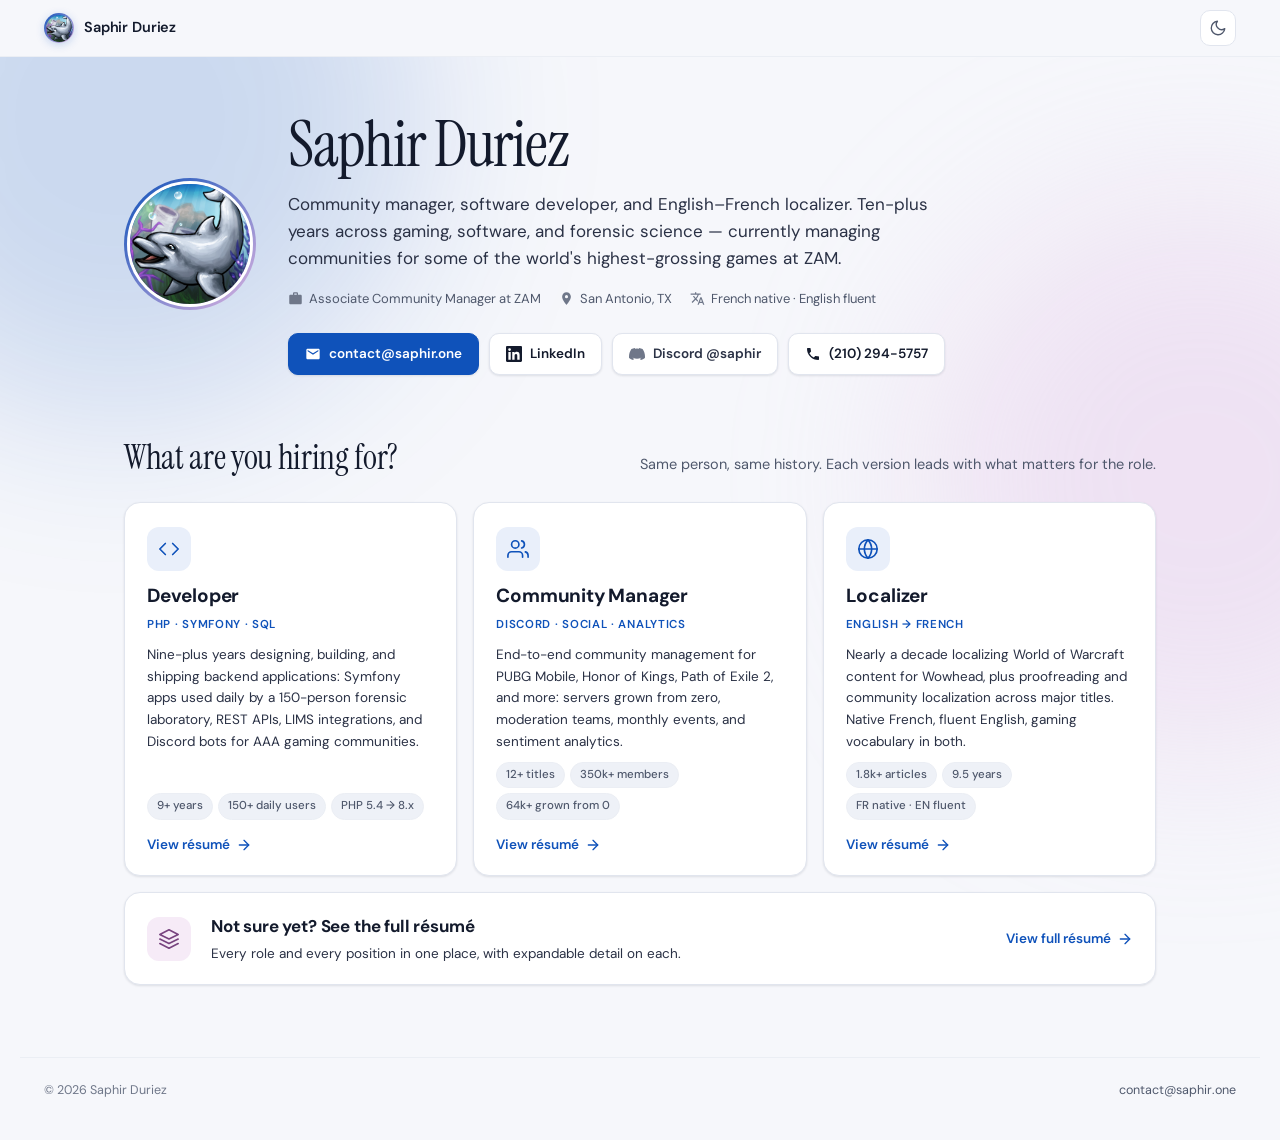
==== index.html @ 03ea9c12 "Rebuild saphir.one as a role-branching resume site Replace the single-page CV with a landing page th" ====
<!DOCTYPE html>
<html lang="en">
<head>
<meta charset="UTF-8">
<meta name="viewport" content="width=device-width, initial-scale=1">
<title>Saphir Duriez — Community Manager, Developer &amp; Localizer</title>
<meta name="description" content="Saphir Duriez: community manager, PHP/Symfony developer, and English–French localizer based in San Antonio, TX. Pick the résumé that matches the role you're hiring for.">
<link rel="canonical" href="https://www.saphir.one/">
<meta property="og:type" content="profile">
<meta property="og:title" content="Saphir Duriez — Community Manager, Developer &amp; Localizer">
<meta property="og:description" content="Ten-plus years across gaming, software, and forensic science. Choose the résumé that fits the role.">
<meta property="og:url" content="https://www.saphir.one/">
<meta property="og:image" content="https://www.saphir.one/avatar.jpg">
<meta name="twitter:card" content="summary">
<meta name="twitter:creator" content="@jdsaphir">
<meta name="theme-color" content="#f6f7fb" media="(prefers-color-scheme: light)">
<meta name="theme-color" content="#0d1017" media="(prefers-color-scheme: dark)">
<link rel="icon" href="/assets/favicon.svg" type="image/svg+xml">
<script>(function(){try{var t=localStorage.getItem('saphir-theme');if(t!=='light'&&t!=='dark'){t=window.matchMedia('(prefers-color-scheme: dark)').matches?'dark':'light';}document.documentElement.setAttribute('data-theme',t);}catch(e){}})();</script>
<link rel="preconnect" href="https://fonts.googleapis.com">
<link rel="preconnect" href="https://fonts.gstatic.com" crossorigin>
<link href="https://fonts.googleapis.com/css2?family=DM+Sans:opsz,wght@9..40,300..700&family=Instrument+Serif:ital@0;1&display=swap" rel="stylesheet">
<link rel="stylesheet" href="/assets/style.css">
<script type="application/ld+json">
{
  "@context": "https://schema.org",
  "@type": "Person",
  "name": "Saphir Duriez",
  "url": "https://www.saphir.one/",
  "image": "https://www.saphir.one/avatar.jpg",
  "email": "mailto:contact@saphir.one",
  "jobTitle": "Associate Community Manager",
  "worksFor": { "@type": "Organization", "name": "ZAM" },
  "address": { "@type": "PostalAddress", "addressLocality": "San Antonio", "addressRegion": "TX", "addressCountry": "US" },
  "sameAs": ["https://www.linkedin.com/in/jdsaphir/", "https://github.com/jdsaphir", "https://x.com/jdsaphir"],
  "knowsLanguage": ["fr", "en"]
}
</script>
</head>
<body>

<a class="skip" href="#choose">Skip to résumé choices</a>

<header class="topbar">
  <div class="topbar-inner">
    <a class="brand" href="/"><span class="brand-ava" aria-hidden="true"><img src="/avatar.jpg" alt="" width="30" height="30"></span><span>Saphir Duriez</span></a>
    <div class="topbar-actions">
      <button class="icon-btn" type="button" data-theme-toggle aria-label="Toggle dark theme">
        <svg class="i-moon" viewBox="0 0 24 24" aria-hidden="true"><path d="M21 12.79A9 9 0 1 1 11.21 3 7 7 0 0 0 21 12.79z"/></svg>
        <svg class="i-sun" viewBox="0 0 24 24" aria-hidden="true"><circle cx="12" cy="12" r="5"/><line x1="12" y1="1" x2="12" y2="3"/><line x1="12" y1="21" x2="12" y2="23"/><line x1="4.22" y1="4.22" x2="5.64" y2="5.64"/><line x1="18.36" y1="18.36" x2="19.78" y2="19.78"/><line x1="1" y1="12" x2="3" y2="12"/><line x1="21" y1="12" x2="23" y2="12"/><line x1="4.22" y1="19.78" x2="5.64" y2="18.36"/><line x1="18.36" y1="5.64" x2="19.78" y2="4.22"/></svg>
      </button>
    </div>
  </div>
</header>

<div class="landing">
  <main class="landing-inner">

    <section class="hero">
      <div class="avatar"><img src="/avatar.jpg" alt="Portrait of Saphir Duriez" width="132" height="132"></div>
      <div>
        <h1 class="hero-name">Saphir Duriez</h1>
        <p class="hero-tag">Community manager, software developer, and English–French localizer. Ten-plus years across gaming, software, and forensic science — currently managing communities for some of the world's highest-grossing games at ZAM.</p>
        <div class="hero-meta">
          <span><svg viewBox="0 0 24 24" aria-hidden="true"><path d="M20 6h-4V4c0-1.11-.89-2-2-2h-4c-1.11 0-2 .89-2 2v2H4c-1.11 0-2 .89-2 2v11c0 1.11.89 2 2 2h16c1.11 0 2-.89 2-2V8c0-1.11-.89-2-2-2zm-6 0h-4V4h4v2z"/></svg>Associate Community Manager at ZAM</span>
          <span><svg viewBox="0 0 24 24" aria-hidden="true"><path d="M12 2C8.13 2 5 5.13 5 9c0 5.25 7 13 7 13s7-7.75 7-13c0-3.87-3.13-7-7-7zm0 9.5A2.5 2.5 0 1112 6.5a2.5 2.5 0 010 5z"/></svg>San Antonio, TX</span>
          <span><svg viewBox="0 0 24 24" aria-hidden="true"><path d="M12.87 15.07l-2.54-2.51.03-.03A17.52 17.52 0 0014.07 6H17V4h-7V2H8v2H1v2h11.17C11.5 7.92 10.44 9.75 9 11.35 8.07 10.32 7.3 9.19 6.69 8h-2c.73 1.63 1.73 3.17 2.98 4.56l-5.09 5.02L4 19l5-5 3.11 3.11.76-2.04zM18.5 10h-2L12 22h2l1.12-3h4.75L21 22h2l-4.5-12zm-2.62 7l1.62-4.33L19.12 17h-3.24z"/></svg>French native · English fluent</span>
        </div>
        <div class="hero-cta">
          <a class="btn primary" href="mailto:contact@saphir.one"><svg viewBox="0 0 24 24" aria-hidden="true"><path d="M20 4H4c-1.1 0-2 .9-2 2v12c0 1.1.9 2 2 2h16c1.1 0 2-.9 2-2V6c0-1.1-.9-2-2-2zm0 4l-8 5-8-5V6l8 5 8-5v2z"/></svg>contact@saphir.one</a>
          <a class="btn" href="https://www.linkedin.com/in/jdsaphir/" target="_blank" rel="noopener"><svg viewBox="0 0 24 24" aria-hidden="true"><path d="M20.447 20.452h-3.554v-5.569c0-1.328-.027-3.037-1.852-3.037-1.853 0-2.136 1.445-2.136 2.939v5.667H9.351V9h3.414v1.561h.046c.477-.9 1.637-1.85 3.37-1.85 3.601 0 4.267 2.37 4.267 5.455v6.286zM5.337 7.433a2.062 2.062 0 01-2.063-2.065 2.064 2.064 0 112.063 2.065zm1.782 13.019H3.555V9h3.564v11.452zM22.225 0H1.771C.792 0 0 .774 0 1.729v20.542C0 23.227.792 24 1.771 24h20.451C23.2 24 24 23.227 24 22.271V1.729C24 .774 23.2 0 22.222 0h.003z"/></svg>LinkedIn</a>
          <span class="btn static"><svg viewBox="0 0 24 24" aria-hidden="true"><path d="M20.317 4.37a19.791 19.791 0 00-4.885-1.515.074.074 0 00-.079.037c-.21.375-.444.864-.608 1.25a18.27 18.27 0 00-5.487 0 12.64 12.64 0 00-.617-1.25.077.077 0 00-.079-.037A19.736 19.736 0 003.677 4.37a.07.07 0 00-.032.027C.533 9.046-.32 13.58.099 18.057a.082.082 0 00.031.057 19.9 19.9 0 005.993 3.03.078.078 0 00.084-.028c.462-.63.874-1.295 1.226-1.994a.076.076 0 00-.041-.106 13.107 13.107 0 01-1.872-.892.077.077 0 01-.008-.128c.126-.094.252-.192.372-.292a.074.074 0 01.077-.01c3.928 1.793 8.18 1.793 12.062 0a.074.074 0 01.078.01c.12.098.246.198.373.292a.077.077 0 01-.006.127 12.299 12.299 0 01-1.873.892.077.077 0 00-.041.107c.36.698.772 1.362 1.225 1.993a.076.076 0 00.084.028 19.839 19.839 0 006.002-3.03.077.077 0 00.032-.054c.5-5.177-.838-9.674-3.549-13.66a.061.061 0 00-.031-.03z"/></svg>Discord @saphir</span>
          <a class="btn" href="tel:+12102945757"><svg viewBox="0 0 24 24" aria-hidden="true"><path d="M6.62 10.79a15.05 15.05 0 006.59 6.59l2.2-2.2a1 1 0 011.01-.24c1.12.37 2.33.57 3.58.57a1 1 0 011 1V20a1 1 0 01-1 1A17 17 0 013 4a1 1 0 011-1h3.5a1 1 0 011 1c0 1.25.2 2.46.57 3.58a1 1 0 01-.24 1.01l-2.21 2.2z"/></svg>(210) 294-5757</a>
        </div>
      </div>
    </section>

    <section class="choose" id="choose">
      <div class="choose-head">
        <h2>What are you hiring for?</h2>
        <p>Same person, same history. Each version leads with what matters for the role.</p>
      </div>

      <div class="role-grid">

        <a class="role-card" href="/developer">
          <div class="role-icon"><svg viewBox="0 0 24 24" aria-hidden="true"><polyline points="16 18 22 12 16 6"/><polyline points="8 6 2 12 8 18"/></svg></div>
          <h3>Developer</h3>
          <div class="sub">PHP · Symfony · SQL</div>
          <p>Nine-plus years designing, building, and shipping backend applications: Symfony apps used daily by a 150-person forensic laboratory, REST APIs, LIMS integrations, and Discord bots for AAA gaming communities.</p>
          <div class="role-facts"><span>9+ years</span><span>150+ daily users</span><span>PHP 5.4 → 8.x</span></div>
          <span class="role-go">View résumé <svg viewBox="0 0 24 24" aria-hidden="true"><line x1="5" y1="12" x2="19" y2="12"/><polyline points="12 5 19 12 12 19"/></svg></span>
        </a>

        <a class="role-card" href="/community">
          <div class="role-icon"><svg viewBox="0 0 24 24" aria-hidden="true"><path d="M17 21v-2a4 4 0 0 0-4-4H5a4 4 0 0 0-4 4v2"/><circle cx="9" cy="7" r="4"/><path d="M23 21v-2a4 4 0 0 0-3-3.87"/><path d="M16 3.13a4 4 0 0 1 0 7.75"/></svg></div>
          <h3>Community Manager</h3>
          <div class="sub">Discord · Social · Analytics</div>
          <p>End-to-end community management for PUBG Mobile, Honor of Kings, Path of Exile 2, and more: servers grown from zero, moderation teams, monthly events, and sentiment analytics.</p>
          <div class="role-facts"><span>12+ titles</span><span>350k+ members</span><span>64k+ grown from 0</span></div>
          <span class="role-go">View résumé <svg viewBox="0 0 24 24" aria-hidden="true"><line x1="5" y1="12" x2="19" y2="12"/><polyline points="12 5 19 12 12 19"/></svg></span>
        </a>

        <a class="role-card" href="/localizer">
          <div class="role-icon"><svg viewBox="0 0 24 24" aria-hidden="true"><circle cx="12" cy="12" r="10"/><line x1="2" y1="12" x2="22" y2="12"/><path d="M12 2a15.3 15.3 0 0 1 4 10 15.3 15.3 0 0 1-4 10 15.3 15.3 0 0 1-4-10 15.3 15.3 0 0 1 4-10z"/></svg></div>
          <h3>Localizer</h3>
          <div class="sub">English → French</div>
          <p>Nearly a decade localizing World of Warcraft content for Wowhead, plus proofreading and community localization across major titles. Native French, fluent English, gaming vocabulary in both.</p>
          <div class="role-facts"><span>1.8k+ articles</span><span>9.5 years</span><span>FR native · EN fluent</span></div>
          <span class="role-go">View résumé <svg viewBox="0 0 24 24" aria-hidden="true"><line x1="5" y1="12" x2="19" y2="12"/><polyline points="12 5 19 12 12 19"/></svg></span>
        </a>

        <a class="role-card wide" href="/general">
          <div class="role-icon"><svg viewBox="0 0 24 24" aria-hidden="true"><polygon points="12 2 2 7 12 12 22 7 12 2"/><polyline points="2 17 12 22 22 17"/><polyline points="2 12 12 17 22 12"/></svg></div>
          <div class="wide-text">
            <h3>Not sure yet? See the full résumé</h3>
            <p>Every role and every position in one place, with expandable detail on each.</p>
          </div>
          <span class="role-go">View full résumé <svg viewBox="0 0 24 24" aria-hidden="true"><line x1="5" y1="12" x2="19" y2="12"/><polyline points="12 5 19 12 12 19"/></svg></span>
        </a>

      </div>
    </section>

  </main>
</div>

<footer class="footer">
  <span>© 2026 Saphir Duriez</span>
  <span><a href="mailto:contact@saphir.one">contact@saphir.one</a></span>
</footer>

<script src="/assets/site.js"></script>
</body>
</html>
---- assets/style.css ----
/* ==========================================================================
   saphir.one — shared styles
   Brand: Sapphire #0f52ba (primary) · Lilac #ddb3e0 (secondary)
   Theme: light by default, dark via prefers-color-scheme or data-theme="dark"
   ========================================================================== */

/* ---------- Tokens ---------- */
:root {
  color-scheme: light dark;

  --brand: #0f52ba;
  --brand-2: #ddb3e0;
  --grad: linear-gradient(135deg, var(--brand) 0%, var(--brand-2) 100%);

  /* Light palette */
  --bg: #f6f7fb;
  --bg-elev: #ffffff;
  --bg-soft: #eef1f7;
  --ink: #131a2c;
  --ink-2: #2a3145;
  --ink-3: #4f586c;
  --ink-4: #6f7789;
  --line: #e1e5ee;
  --line-2: #ebeef4;

  --accent: #0f52ba;
  --accent-hover: #0b3f92;
  --accent-ink: #0b3f92;
  --accent-wash: #e9effa;
  --accent-ring: rgba(15, 82, 186, 0.24);

  --lilac: #ddb3e0;
  --lilac-ink: #78447f;
  --lilac-wash: #f6ebf7;

  --shadow-1: 0 1px 2px rgba(19, 26, 44, .05), 0 1px 3px rgba(19, 26, 44, .06);
  --shadow-2: 0 10px 28px rgba(19, 26, 44, .09), 0 2px 6px rgba(19, 26, 44, .05);

  --font-body: 'DM Sans', system-ui, -apple-system, 'Segoe UI', Roboto, 'Helvetica Neue', Arial, sans-serif;
  --font-display: 'Instrument Serif', Georgia, 'Times New Roman', serif;

  --radius: 14px;
  --radius-s: 8px;
  --ease: cubic-bezier(.4, 0, .2, 1);
  --topbar-h: 58px;
}

/* Dark palette — system preference (unless the user explicitly chose light) */
@media (prefers-color-scheme: dark) {
  :root:not([data-theme="light"]) {
    --bg: #0d1017;
    --bg-elev: #141926;
    --bg-soft: #1a2030;
    --ink: #eef1f7;
    --ink-2: #cfd5e1;
    --ink-3: #98a1b5;
    --ink-4: #7a8398;
    --line: #242b3b;
    --line-2: #1e2533;

    --accent: #7ea6f2;
    --accent-hover: #a5c1f7;
    --accent-ink: #b8cdf9;
    --accent-wash: rgba(15, 82, 186, 0.26);
    --accent-ring: rgba(126, 166, 242, 0.32);

    --lilac-ink: #e7c9ea;
    --lilac-wash: rgba(221, 179, 224, 0.14);

    --shadow-1: 0 1px 2px rgba(0, 0, 0, .35);
    --shadow-2: 0 12px 32px rgba(0, 0, 0, .45), 0 2px 6px rgba(0, 0, 0, .3);
  }
}

/* Dark palette — explicit toggle */
:root[data-theme="dark"] {
  --bg: #0d1017;
  --bg-elev: #141926;
  --bg-soft: #1a2030;
  --ink: #eef1f7;
  --ink-2: #cfd5e1;
  --ink-3: #98a1b5;
  --ink-4: #7a8398;
  --line: #242b3b;
  --line-2: #1e2533;

  --accent: #7ea6f2;
  --accent-hover: #a5c1f7;
  --accent-ink: #b8cdf9;
  --accent-wash: rgba(15, 82, 186, 0.26);
  --accent-ring: rgba(126, 166, 242, 0.32);

  --lilac-ink: #e7c9ea;
  --lilac-wash: rgba(221, 179, 224, 0.14);

  --shadow-1: 0 1px 2px rgba(0, 0, 0, .35);
  --shadow-2: 0 12px 32px rgba(0, 0, 0, .45), 0 2px 6px rgba(0, 0, 0, .3);
}

/* ---------- Base ---------- */
*, *::before, *::after { box-sizing: border-box; margin: 0; padding: 0; }

html { scroll-behavior: smooth; -webkit-text-size-adjust: 100%; }

body {
  font-family: var(--font-body);
  background: var(--bg);
  color: var(--ink);
  font-size: 15px;
  line-height: 1.6;
  min-height: 100vh;
  -webkit-font-smoothing: antialiased;
  -moz-osx-font-smoothing: grayscale;
  transition: background-color .25s var(--ease), color .25s var(--ease);
}

img { max-width: 100%; display: block; }
a { color: var(--accent); text-decoration: none; }
a:hover { color: var(--accent-hover); }
strong { font-weight: 600; color: var(--ink); }
button { font: inherit; }

:focus-visible { outline: 2px solid var(--accent); outline-offset: 2px; border-radius: 4px; }
::selection { background: color-mix(in srgb, var(--brand-2) 60%, transparent); }

.skip {
  position: absolute; left: 16px; top: -60px; z-index: 100;
  padding: 8px 14px; border-radius: 8px;
  background: var(--brand); color: #fff; font-weight: 600; font-size: 13px;
  transition: top .2s;
}
.skip:focus { top: 12px; color: #fff; }

/* ---------- Top bar ---------- */
.topbar {
  position: sticky; top: 0; z-index: 50;
  background: color-mix(in srgb, var(--bg) 84%, transparent);
  -webkit-backdrop-filter: blur(14px) saturate(1.4);
  backdrop-filter: blur(14px) saturate(1.4);
  border-bottom: 1px solid var(--line-2);
}
.topbar-inner {
  max-width: 1240px; margin: 0 auto;
  padding: 10px 24px;
  display: flex; align-items: center; flex-wrap: wrap;
  gap: 8px 18px;
}
.brand {
  display: inline-flex; align-items: center; gap: 10px;
  color: var(--ink); font-weight: 600; font-size: 14.5px; letter-spacing: -.01em;
}
.brand:hover { color: var(--ink); }
.brand-ava {
  width: 30px; height: 30px; border-radius: 50%;
  padding: 1.5px; background: var(--grad);
  flex-shrink: 0; display: block;
  box-shadow: 0 2px 8px rgba(15, 82, 186, .22);
}
.brand-ava img {
  width: 100%; height: 100%; border-radius: 50%;
  object-fit: cover; display: block;
}
.topbar-actions { margin-left: auto; display: flex; gap: 6px; align-items: center; }

.icon-btn {
  width: 36px; height: 36px; border-radius: 10px;
  border: 1px solid var(--line); background: var(--bg-elev); color: var(--ink-3);
  display: inline-grid; place-items: center; cursor: pointer;
  transition: color .2s var(--ease), border-color .2s var(--ease), transform .2s var(--ease);
}
.icon-btn:hover { color: var(--accent); border-color: var(--accent-ring); }
.icon-btn:active { transform: scale(.96); }
.icon-btn svg { width: 18px; height: 18px; fill: none; stroke: currentColor; stroke-width: 1.8; stroke-linecap: round; stroke-linejoin: round; }

/* Theme toggle icon state: show moon when light (click → dark), sun when dark */
.i-sun { display: none; }
:root[data-theme="dark"] .i-sun { display: block; }
:root[data-theme="dark"] .i-moon { display: none; }
@media (prefers-color-scheme: dark) {
  :root:not([data-theme="light"]) .i-sun { display: block; }
  :root:not([data-theme="light"]) .i-moon { display: none; }
}

/* Role switcher (segmented control) */
.role-switch {
  display: inline-flex; gap: 2px; padding: 3px;
  background: var(--bg-soft); border: 1px solid var(--line-2); border-radius: 12px;
}
.role-switch a {
  padding: 6px 13px; border-radius: 9px;
  font-size: 13px; font-weight: 500; color: var(--ink-3); white-space: nowrap;
  transition: color .2s var(--ease), background-color .2s var(--ease);
}
.role-switch a:hover { color: var(--ink); }
.role-switch a[aria-current="page"] {
  background: var(--bg-elev); color: var(--accent); font-weight: 600;
  box-shadow: var(--shadow-1);
}
@media (max-width: 760px) {
  .role-switch { order: 3; width: 100%; overflow-x: auto; scrollbar-width: none; }
  .role-switch::-webkit-scrollbar { display: none; }
  .role-switch a { flex: 1; text-align: center; padding: 6px 10px; }
}

/* ---------- Layout ---------- */
.wrap { max-width: 1240px; margin: 0 auto; padding: 32px 24px 64px; }

.layout {
  display: grid;
  grid-template-columns: 300px minmax(0, 1fr);
  gap: 32px;
  align-items: start;
}

/* Sidebar column: one sticky card on desktop, split into two cards on mobile */
.side-col {
  position: sticky; top: calc(var(--topbar-h) + 16px);
  max-height: calc(100vh - var(--topbar-h) - 32px);
  overflow-y: auto; scrollbar-width: thin; scrollbar-color: var(--line) transparent;
  background: var(--bg-elev); border: 1px solid var(--line); border-radius: var(--radius);
  box-shadow: var(--shadow-1);
}
.side-col::before { content: ''; display: block; height: 4px; background: var(--grad); }
.side { padding: 22px; }
.side + .side { border-top: 1px solid var(--line-2); }

.avatar {
  width: 88px; height: 88px; border-radius: 50%; padding: 3px;
  background: var(--grad); margin-bottom: 14px;
}
.avatar img {
  width: 100%; height: 100%; border-radius: 50%; object-fit: cover;
  border: 3px solid var(--bg-elev);
}
.side-name {
  font-family: var(--font-display); font-weight: 400;
  font-size: 30px; line-height: 1.05; letter-spacing: -.01em; color: var(--ink);
}
.side-role { margin-top: 7px; font-size: 13.5px; color: var(--ink-3); line-height: 1.45; }
.side-sep { height: 1px; background: var(--line-2); margin: 18px 0; }

.eyebrow {
  font-size: 10.5px; font-weight: 700; letter-spacing: .14em; text-transform: uppercase;
  color: var(--ink-4); margin-bottom: 8px;
}

.list { list-style: none; }
.row {
  display: flex; align-items: center; gap: 9px;
  padding: 4px 0; font-size: 13px; color: var(--ink-2); min-width: 0;
  transition: color .2s var(--ease);
}
.row .ic { width: 16px; height: 16px; color: var(--ink-4); flex-shrink: 0; transition: color .2s var(--ease); }
.row .ic svg { width: 100%; height: 100%; fill: currentColor; }
.row .txt { overflow: hidden; text-overflow: ellipsis; white-space: nowrap; }
a.row:hover { color: var(--accent); }
a.row:hover .ic { color: var(--accent); }
.pref {
  font-size: 9px; font-weight: 700; letter-spacing: .06em; text-transform: uppercase;
  color: var(--lilac-ink); background: var(--lilac-wash);
  padding: 2px 6px; border-radius: 4px; flex-shrink: 0;
}

.pills { display: flex; flex-wrap: wrap; gap: 5px; }
.pill {
  font-size: 11.5px; font-weight: 500; padding: 3px 9px; border-radius: 999px;
  background: var(--bg-soft); color: var(--ink-2); border: 1px solid var(--line-2);
}
.skill-group + .skill-group { margin-top: 12px; }
.skill-group-title { font-size: 12px; font-weight: 600; color: var(--ink-3); margin-bottom: 6px; }

.lang {
  display: flex; justify-content: space-between; align-items: center;
  padding: 4px 0; font-size: 13px; color: var(--ink-2);
}
.lang small { font-size: 10.5px; font-weight: 600; letter-spacing: .06em; text-transform: uppercase; color: var(--ink-4); }

.mini { font-size: 12.5px; color: var(--ink-2); line-height: 1.45; }
.mini + .mini { margin-top: 10px; }
.mini b { font-weight: 600; color: var(--ink); display: block; }
.mini span { display: block; color: var(--ink-4); font-size: 11.5px; }
.note { font-size: 12.5px; color: var(--ink-3); line-height: 1.5; }
.note + .pills { margin-top: 8px; }

.side-nav a {
  display: flex; align-items: center; gap: 9px;
  padding: 5px 0; font-size: 12.5px; font-weight: 500; color: var(--ink-3);
  transition: color .2s var(--ease);
}
.side-nav a::before {
  content: ''; width: 5px; height: 5px; border-radius: 50%;
  background: var(--line); transition: background-color .2s var(--ease), transform .2s var(--ease);
}
.side-nav a:hover, .side-nav a.is-active { color: var(--accent); }
.side-nav a:hover::before, .side-nav a.is-active::before { background: var(--accent); transform: scale(1.3); }

@media (max-width: 960px) {
  .layout { grid-template-columns: 1fr; gap: 20px; }
  .side-col { display: contents; }
  .side {
    background: var(--bg-elev); border: 1px solid var(--line); border-radius: var(--radius);
    box-shadow: var(--shadow-1);
  }
  .side + .side { border-top: 1px solid var(--line); }
  .side-col::before { display: none; }
  .side-top {
    order: 0;
    border-top: 4px solid transparent;
    background: linear-gradient(var(--bg-elev), var(--bg-elev)) padding-box, var(--grad) border-box;
  }
  .main { order: 1; }
  .side-more { order: 2; }
  .side-nav-block { display: none; }
}

/* ---------- Main content ---------- */
.main { min-width: 0; }

.page-head { margin-bottom: 40px; }
.page-head .eyebrow { color: var(--accent); }
.title {
  font-family: var(--font-display); font-weight: 400;
  font-size: clamp(32px, 4vw, 44px); line-height: 1.05; letter-spacing: -.015em; color: var(--ink);
}
.title em { font-style: italic; color: var(--accent); }
.lede { margin-top: 14px; max-width: 720px; font-size: 15.5px; color: var(--ink-2); line-height: 1.7; }

.stats {
  display: grid; grid-template-columns: repeat(auto-fit, minmax(150px, 1fr));
  gap: 10px; margin-top: 24px;
}
.stat {
  background: var(--bg-elev); border: 1px solid var(--line); border-radius: 12px;
  padding: 12px 14px; box-shadow: var(--shadow-1);
}
.stat b {
  display: block; font-family: var(--font-display); font-weight: 400;
  font-size: 28px; line-height: 1; color: var(--accent); letter-spacing: -.01em;
}
.stat span { display: block; margin-top: 5px; font-size: 12px; color: var(--ink-3); line-height: 1.35; }

.section { margin-top: 44px; scroll-margin-top: calc(var(--topbar-h) + 16px); }
.section-title {
  font-family: var(--font-display); font-weight: 400;
  font-size: 27px; letter-spacing: -.01em; color: var(--ink); line-height: 1.15;
}
.section-title small { font-family: var(--font-body); font-size: 13px; color: var(--ink-4); margin-left: 8px; }
.rule { width: 44px; height: 2px; border-radius: 2px; background: var(--grad); margin: 8px 0 24px; }

/* Timeline */
.tl { list-style: none; position: relative; }
.tl::before {
  content: ''; position: absolute; left: 6px; top: 12px; bottom: 12px;
  width: 1.5px; background: var(--line);
}
.tl-item { position: relative; padding-left: 32px; }
.tl-item + .tl-item { margin-top: 32px; }
.tl-dot {
  position: absolute; left: 0; top: 7px;
  width: 13px; height: 13px; border-radius: 50%;
  background: var(--accent); border: 2.5px solid var(--bg);
  box-shadow: 0 0 0 1.5px var(--accent-ring);
}
.is-current .tl-dot { background: var(--grad); animation: pulse 2.8s ease-in-out infinite; }
@keyframes pulse {
  0%, 100% { box-shadow: 0 0 0 1.5px var(--accent-ring); }
  50% { box-shadow: 0 0 0 4px var(--accent-ring); }
}

.job-title { font-size: 15.5px; font-weight: 700; color: var(--ink); line-height: 1.35; }
.job-org { font-weight: 600; color: var(--accent); }
.job-org a { color: inherit; border-bottom: 1px solid transparent; transition: border-color .2s; }
.job-org a:hover { border-color: currentColor; }
.job-vol { font-weight: 400; font-size: 13px; color: var(--ink-4); }
.job-meta {
  display: flex; flex-wrap: wrap; align-items: center; gap: 4px 8px;
  margin-top: 3px; font-size: 12.5px; color: var(--ink-4); font-weight: 500;
}
.badge {
  display: inline-block; font-size: 9.5px; font-weight: 700; letter-spacing: .06em;
  text-transform: uppercase; padding: 2px 7px; border-radius: 5px;
  background: var(--accent-wash); color: var(--accent-ink);
}
.badge.lilac { background: var(--lilac-wash); color: var(--lilac-ink); }

.job-points { margin-top: 9px; font-size: 13.75px; color: var(--ink-2); list-style: none; }
.job-points li { position: relative; padding-left: 15px; }
.job-points li + li { margin-top: 4px; }
.job-points li::before {
  content: ''; position: absolute; left: 0; top: 9px;
  width: 5px; height: 5px; border-radius: 50%; background: var(--accent); opacity: .7;
}

.job-metrics { display: flex; flex-wrap: wrap; gap: 6px 20px; margin-top: 10px; }
.job-metrics div { font-size: 12.5px; color: var(--ink-3); }
.job-metrics b {
  font-family: var(--font-display); font-weight: 400; font-size: 21px;
  color: var(--accent); margin-right: 3px;
}

.tags { display: flex; flex-wrap: wrap; gap: 5px; margin-top: 10px; }
.tag {
  font-size: 11px; font-weight: 500; padding: 2px 8px; border-radius: 6px;
  background: var(--accent-wash); color: var(--accent-ink);
}
.hl {
  display: inline-block; font-size: 11.5px; font-weight: 500; padding: 3px 9px;
  border-radius: 6px; background: var(--lilac-wash); color: var(--lilac-ink);
  margin: 8px 6px 0 0;
}

/* Expandable detail */
details.more { margin-top: 10px; }
details.more > summary {
  list-style: none; cursor: pointer; user-select: none;
  display: inline-flex; align-items: center; gap: 8px;
  font-size: 12.5px; font-weight: 600; color: var(--accent); padding: 4px 0;
}
details.more > summary::-webkit-details-marker { display: none; }
details.more > summary::before {
  content: ''; width: 6px; height: 6px; margin-left: 2px;
  border-right: 1.5px solid currentColor; border-bottom: 1.5px solid currentColor;
  transform: rotate(-45deg); transition: transform .25s var(--ease);
}
details.more[open] > summary::before { transform: rotate(45deg); }
details.more > summary .lbl-close { display: none; }
details.more[open] > summary .lbl-open { display: none; }
details.more[open] > summary .lbl-close { display: inline; }

.more-body {
  margin-top: 12px; padding: 16px 18px;
  background: var(--bg-elev); border: 1px solid var(--line); border-radius: 12px;
  font-size: 13.25px; color: var(--ink-2); line-height: 1.6;
  animation: fade .3s var(--ease);
}
@keyframes fade { from { opacity: 0; transform: translateY(-4px); } to { opacity: 1; transform: none; } }
.more-body h4 { font-size: 13.5px; font-weight: 700; color: var(--ink); margin: 16px 0 5px; }
.more-body h4:first-child { margin-top: 0; }
.more-body p + p { margin-top: 6px; }
.more-body ul { list-style: none; margin: 5px 0; }
.more-body li { position: relative; padding-left: 14px; }
.more-body li + li { margin-top: 3px; }
.more-body li::before {
  content: ''; position: absolute; left: 0; top: 9px;
  width: 4px; height: 4px; border-radius: 50%; background: var(--accent); opacity: .45;
}

/* Cards */
.grid-2 { display: grid; grid-template-columns: repeat(2, minmax(0, 1fr)); gap: 12px; }
@media (max-width: 640px) { .grid-2 { grid-template-columns: 1fr; } }
.card {
  background: var(--bg-elev); border: 1px solid var(--line); border-radius: 12px;
  padding: 16px 18px; box-shadow: var(--shadow-1);
  transition: border-color .2s var(--ease), box-shadow .2s var(--ease), transform .2s var(--ease);
}
.card:hover { border-color: var(--accent-ring); box-shadow: var(--shadow-2); transform: translateY(-1px); }
.card + .card { margin-top: 12px; }
.grid-2 .card + .card { margin-top: 0; }
.card h3 { font-size: 14.5px; font-weight: 700; color: var(--ink); line-height: 1.35; }
.card h3 a { color: inherit; border-bottom: 1px solid transparent; }
.card h3 a:hover { color: var(--accent); border-color: currentColor; }
.card .when { font-size: 12px; color: var(--ink-4); margin-top: 2px; }
.card p { font-size: 13.25px; color: var(--ink-2); margin-top: 6px; }
.card .tags { margin-top: 10px; }
.card.strength h3 { display: flex; gap: 9px; align-items: center; }
.card.strength h3::before { content: ''; width: 8px; height: 8px; border-radius: 2px; background: var(--grad); flex-shrink: 0; }

/* Tables */
.table-wrap {
  overflow-x: auto; border: 1px solid var(--line); border-radius: 12px;
  background: var(--bg-elev); box-shadow: var(--shadow-1);
}
table { width: 100%; border-collapse: collapse; font-size: 13px; color: var(--ink-2); min-width: 520px; }
th {
  text-align: left; font-size: 10.5px; font-weight: 700; letter-spacing: .1em; text-transform: uppercase;
  color: var(--ink-4); padding: 10px 14px; background: var(--bg-soft); border-bottom: 1px solid var(--line);
}
td { padding: 10px 14px; border-bottom: 1px solid var(--line-2); vertical-align: top; }
tr:last-child td { border-bottom: 0; }
td:first-child { font-weight: 600; color: var(--ink); }

/* Compact list */
.compact { list-style: none; }
.compact li { padding: 10px 0; border-bottom: 1px solid var(--line-2); font-size: 13.5px; color: var(--ink-2); }
.compact li:last-child { border-bottom: 0; padding-bottom: 0; }
.compact li:first-child { padding-top: 0; }
.compact b { color: var(--ink); font-weight: 600; }
.compact .when { color: var(--ink-4); font-size: 12.5px; }

/* ---------- Footer ---------- */
.footer {
  max-width: 1240px; margin: 0 auto; padding: 22px 24px 40px;
  display: flex; flex-wrap: wrap; gap: 8px 20px; justify-content: space-between;
  font-size: 12.5px; color: var(--ink-4); border-top: 1px solid var(--line-2);
}
.footer a { color: var(--ink-3); }
.footer a:hover { color: var(--accent); }

/* ---------- Landing page ---------- */
.landing { position: relative; overflow: hidden; }
.landing::before, .landing::after {
  content: ''; position: absolute; border-radius: 50%; filter: blur(90px);
  pointer-events: none; z-index: 0;
}
.landing::before {
  width: 600px; height: 600px; left: -180px; top: -240px;
  background: color-mix(in srgb, var(--brand) 18%, transparent);
}
.landing::after {
  width: 560px; height: 560px; right: -200px; top: 140px;
  background: color-mix(in srgb, var(--brand-2) 30%, transparent);
}
.landing-inner { position: relative; z-index: 1; max-width: 1080px; margin: 0 auto; padding: 56px 24px 72px; }

.hero { display: grid; grid-template-columns: auto 1fr; gap: 32px; align-items: center; }
.hero .avatar { width: 132px; height: 132px; margin: 0; }
.hero-name {
  font-family: var(--font-display); font-weight: 400;
  font-size: clamp(42px, 6vw, 64px); line-height: 1; letter-spacing: -.02em; color: var(--ink);
}
.hero-tag { margin-top: 14px; font-size: 17px; color: var(--ink-2); max-width: 640px; line-height: 1.6; }
.hero-meta { display: flex; flex-wrap: wrap; gap: 8px 18px; margin-top: 16px; font-size: 13px; color: var(--ink-3); }
.hero-meta span, .hero-meta a { display: inline-flex; align-items: center; gap: 6px; color: var(--ink-3); }
.hero-meta a:hover { color: var(--accent); }
.hero-meta svg { width: 15px; height: 15px; fill: currentColor; color: var(--ink-4); flex-shrink: 0; }
.hero-cta { display: flex; flex-wrap: wrap; gap: 10px; margin-top: 24px; }

.btn {
  display: inline-flex; align-items: center; gap: 8px;
  padding: 9px 16px; border-radius: 10px; font-size: 13.5px; font-weight: 600;
  border: 1px solid var(--line); background: var(--bg-elev); color: var(--ink);
  box-shadow: var(--shadow-1);
  transition: color .2s var(--ease), border-color .2s var(--ease), transform .2s var(--ease), background-color .2s var(--ease);
}
.btn:hover { border-color: var(--accent-ring); color: var(--accent); transform: translateY(-1px); }
.btn svg { width: 16px; height: 16px; fill: currentColor; }
.btn.primary { background: var(--brand); border-color: var(--brand); color: #fff; }
.btn.primary:hover { background: var(--accent-hover); border-color: var(--accent-hover); color: #fff; }
/* A handle with no profile URL behind it: looks like a chip, does not pretend to be a link. */
.btn.static { cursor: default; color: var(--ink-2); }
.btn.static:hover { border-color: var(--line); color: var(--ink-2); transform: none; }
.btn.static svg { color: var(--ink-4); }

.choose { margin-top: 64px; }
.choose-head { display: flex; align-items: baseline; justify-content: space-between; gap: 12px 24px; flex-wrap: wrap; }
.choose h2 { font-family: var(--font-display); font-weight: 400; font-size: 34px; letter-spacing: -.01em; line-height: 1.1; }
.choose-head p { color: var(--ink-3); font-size: 14.5px; }

.role-grid { display: grid; grid-template-columns: repeat(3, 1fr); gap: 16px; margin-top: 26px; }
.role-card {
  position: relative; display: flex; flex-direction: column; gap: 10px;
  padding: 24px 22px 20px;
  background: var(--bg-elev); border: 1px solid var(--line); border-radius: 16px;
  box-shadow: var(--shadow-1); color: inherit; overflow: hidden;
  transition: transform .25s var(--ease), box-shadow .25s var(--ease), border-color .25s var(--ease);
}
.role-card::before {
  content: ''; position: absolute; inset: 0 0 auto 0; height: 3px;
  background: var(--grad); opacity: 0; transition: opacity .25s var(--ease);
}
.role-card:hover { transform: translateY(-3px); box-shadow: var(--shadow-2); border-color: var(--accent-ring); color: inherit; }
.role-card:hover::before { opacity: 1; }
.role-icon {
  width: 44px; height: 44px; border-radius: 12px;
  background: var(--accent-wash); color: var(--accent); display: grid; place-items: center;
}
.role-icon svg { width: 22px; height: 22px; fill: none; stroke: currentColor; stroke-width: 1.8; stroke-linecap: round; stroke-linejoin: round; }
.role-card h3 { font-size: 19px; font-weight: 700; letter-spacing: -.01em; color: var(--ink); }
.role-card .sub { font-size: 11.5px; font-weight: 600; color: var(--accent); letter-spacing: .06em; text-transform: uppercase; margin-top: -6px; }
.role-card p { font-size: 13.5px; color: var(--ink-2); line-height: 1.6; flex: 1; }
.role-facts { display: flex; flex-wrap: wrap; gap: 5px; }
.role-facts span {
  font-size: 11.5px; font-weight: 500; padding: 3px 9px; border-radius: 999px;
  background: var(--bg-soft); color: var(--ink-3); border: 1px solid var(--line-2);
}
.role-go { display: inline-flex; align-items: center; gap: 6px; font-size: 13.5px; font-weight: 600; color: var(--accent); margin-top: 4px; }
.role-go svg { width: 16px; height: 16px; fill: none; stroke: currentColor; stroke-width: 2; stroke-linecap: round; stroke-linejoin: round; transition: transform .2s var(--ease); }
.role-card:hover .role-go svg { transform: translateX(3px); }

.role-card.wide { grid-column: 1 / -1; flex-direction: row; align-items: center; gap: 20px; padding: 20px 22px; }
.role-card.wide .role-icon { background: var(--lilac-wash); color: var(--lilac-ink); flex-shrink: 0; }
.role-card.wide .wide-text { flex: 1; }
.role-card.wide h3 { font-size: 17px; }
.role-card.wide p { margin-top: 2px; }
.role-card.wide .role-go { margin: 0; white-space: nowrap; }

@media (max-width: 860px) {
  .role-grid { grid-template-columns: 1fr; }
  .role-card.wide { flex-direction: column; align-items: flex-start; }
  .hero { grid-template-columns: 1fr; gap: 20px; }
  .hero .avatar { width: 104px; height: 104px; }
  .landing-inner { padding: 36px 20px 56px; }
  .choose { margin-top: 48px; }
}

/* ---------- Small screens ---------- */
@media (max-width: 600px) {
  .wrap { padding: 20px 16px 48px; }
  .side { padding: 18px; }
  .page-head { margin-bottom: 30px; }
  .section { margin-top: 36px; }
  .tl-item { padding-left: 26px; }
  .stats { grid-template-columns: repeat(2, 1fr); }
  .topbar-inner { padding: 10px 16px; }
  .brand span:last-child { display: none; }
  .footer { padding: 20px 16px 32px; }
}

/* ---------- Motion ---------- */
@media (prefers-reduced-motion: reduce) {
  *, *::before, *::after { animation: none !important; transition: none !important; }
  html { scroll-behavior: auto; }
}

/* ---------- Print ---------- */
@media print {
  @page { margin: 14mm; }
  .topbar, .skip, .side-nav-block, .icon-btn, .no-print { display: none !important; }
  body { background: #fff; color: #000; font-size: 11pt; }
  .wrap { padding: 0; max-width: none; }
  .layout { grid-template-columns: 1fr; gap: 14px; }
  .side-col { position: static; max-height: none; overflow: visible; box-shadow: none; }
  .side-col::before { display: none; }
  .side, .side-top { padding: 10px 0; border: 0; background: none; box-shadow: none; }
  .side + .side { border-top: 1px solid #ddd; }
  .side-col, .card, .stat, .table-wrap, .more-body { box-shadow: none; }
  .card:hover { transform: none; }
  .avatar { width: 64px; height: 64px; }
  .page-head { margin-bottom: 20px; }
  .section { margin-top: 22px; }
  details.more > summary { display: none; }
  .tl-item, .card, tr, .stat { break-inside: avoid; }
  .tl-dot { animation: none; }
  a { color: inherit; }
  .job-org, .job-org a, .stat b, .job-metrics b { color: var(--brand); }
  * { print-color-adjust: exact; -webkit-print-color-adjust: exact; }
}
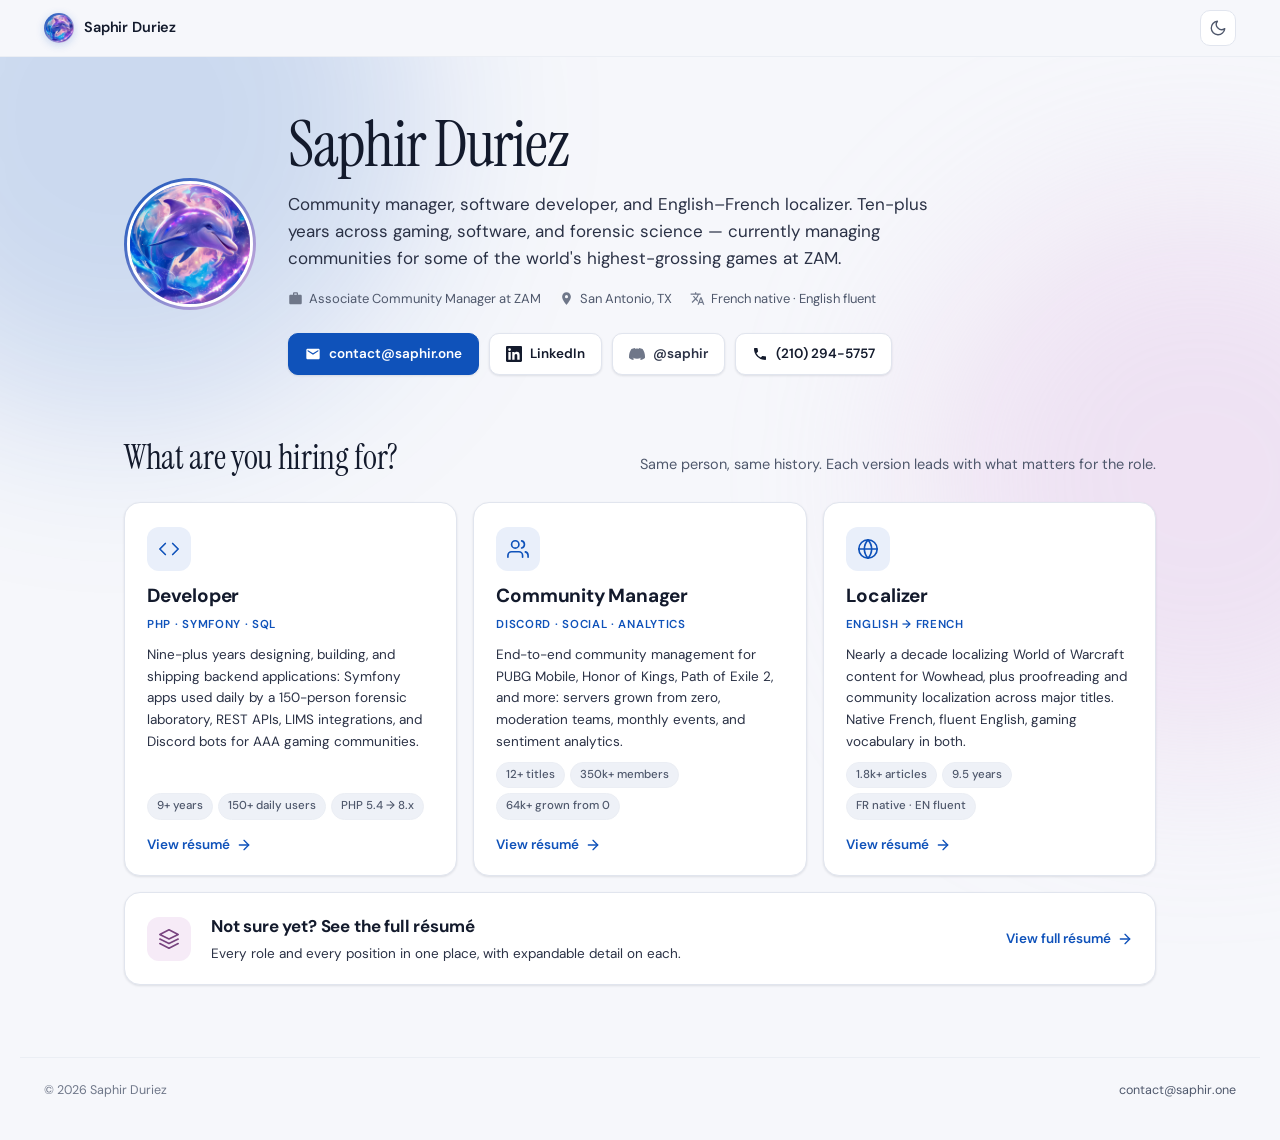
==== commit a1c32040: "Trim the landing page Discord chip to just the handle The chip is not a link, since a Discord userna" ====
--- a/index.html
+++ b/index.html
@@ -69,7 +69,7 @@
         <div class="hero-cta">
           <a class="btn primary" href="mailto:contact@saphir.one"><svg viewBox="0 0 24 24" aria-hidden="true"><path d="M20 4H4c-1.1 0-2 .9-2 2v12c0 1.1.9 2 2 2h16c1.1 0 2-.9 2-2V6c0-1.1-.9-2-2-2zm0 4l-8 5-8-5V6l8 5 8-5v2z"/></svg>contact@saphir.one</a>
           <a class="btn" href="https://www.linkedin.com/in/jdsaphir/" target="_blank" rel="noopener"><svg viewBox="0 0 24 24" aria-hidden="true"><path d="M20.447 20.452h-3.554v-5.569c0-1.328-.027-3.037-1.852-3.037-1.853 0-2.136 1.445-2.136 2.939v5.667H9.351V9h3.414v1.561h.046c.477-.9 1.637-1.85 3.37-1.85 3.601 0 4.267 2.37 4.267 5.455v6.286zM5.337 7.433a2.062 2.062 0 01-2.063-2.065 2.064 2.064 0 112.063 2.065zm1.782 13.019H3.555V9h3.564v11.452zM22.225 0H1.771C.792 0 0 .774 0 1.729v20.542C0 23.227.792 24 1.771 24h20.451C23.2 24 24 23.227 24 22.271V1.729C24 .774 23.2 0 22.222 0h.003z"/></svg>LinkedIn</a>
-          <span class="btn static"><svg viewBox="0 0 24 24" aria-hidden="true"><path d="M20.317 4.37a19.791 19.791 0 00-4.885-1.515.074.074 0 00-.079.037c-.21.375-.444.864-.608 1.25a18.27 18.27 0 00-5.487 0 12.64 12.64 0 00-.617-1.25.077.077 0 00-.079-.037A19.736 19.736 0 003.677 4.37a.07.07 0 00-.032.027C.533 9.046-.32 13.58.099 18.057a.082.082 0 00.031.057 19.9 19.9 0 005.993 3.03.078.078 0 00.084-.028c.462-.63.874-1.295 1.226-1.994a.076.076 0 00-.041-.106 13.107 13.107 0 01-1.872-.892.077.077 0 01-.008-.128c.126-.094.252-.192.372-.292a.074.074 0 01.077-.01c3.928 1.793 8.18 1.793 12.062 0a.074.074 0 01.078.01c.12.098.246.198.373.292a.077.077 0 01-.006.127 12.299 12.299 0 01-1.873.892.077.077 0 00-.041.107c.36.698.772 1.362 1.225 1.993a.076.076 0 00.084.028 19.839 19.839 0 006.002-3.03.077.077 0 00.032-.054c.5-5.177-.838-9.674-3.549-13.66a.061.061 0 00-.031-.03z"/></svg>Discord @saphir</span>
+          <span class="btn static" title="Discord"><svg viewBox="0 0 24 24" role="img" aria-label="Discord"><path d="M20.317 4.37a19.791 19.791 0 00-4.885-1.515.074.074 0 00-.079.037c-.21.375-.444.864-.608 1.25a18.27 18.27 0 00-5.487 0 12.64 12.64 0 00-.617-1.25.077.077 0 00-.079-.037A19.736 19.736 0 003.677 4.37a.07.07 0 00-.032.027C.533 9.046-.32 13.58.099 18.057a.082.082 0 00.031.057 19.9 19.9 0 005.993 3.03.078.078 0 00.084-.028c.462-.63.874-1.295 1.226-1.994a.076.076 0 00-.041-.106 13.107 13.107 0 01-1.872-.892.077.077 0 01-.008-.128c.126-.094.252-.192.372-.292a.074.074 0 01.077-.01c3.928 1.793 8.18 1.793 12.062 0a.074.074 0 01.078.01c.12.098.246.198.373.292a.077.077 0 01-.006.127 12.299 12.299 0 01-1.873.892.077.077 0 00-.041.107c.36.698.772 1.362 1.225 1.993a.076.076 0 00.084.028 19.839 19.839 0 006.002-3.03.077.077 0 00.032-.054c.5-5.177-.838-9.674-3.549-13.66a.061.061 0 00-.031-.03z"/></svg>@saphir</span>
           <a class="btn" href="tel:+12102945757"><svg viewBox="0 0 24 24" aria-hidden="true"><path d="M6.62 10.79a15.05 15.05 0 006.59 6.59l2.2-2.2a1 1 0 011.01-.24c1.12.37 2.33.57 3.58.57a1 1 0 011 1V20a1 1 0 01-1 1A17 17 0 013 4a1 1 0 011-1h3.5a1 1 0 011 1c0 1.25.2 2.46.57 3.58a1 1 0 01-.24 1.01l-2.21 2.2z"/></svg>(210) 294-5757</a>
         </div>
       </div>
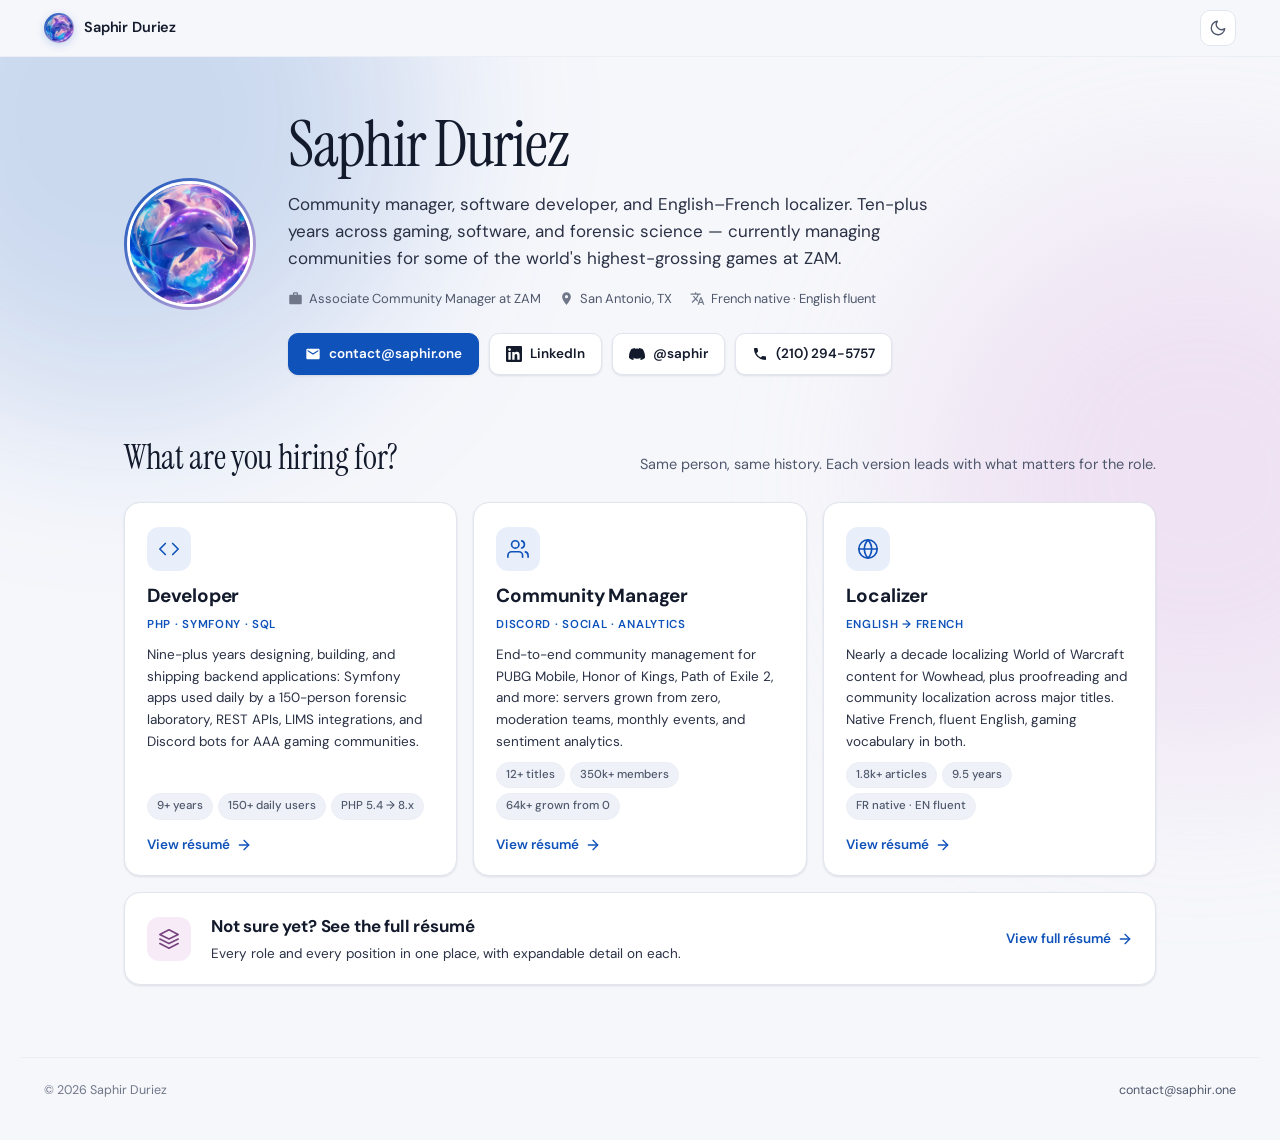
==== commit 59170ed7: "Use the avatar artwork for the favicon Replace the generated "S" monogram SVG with the dolphin, cut " ====
--- a/index.html
+++ b/index.html
@@ -15,7 +15,9 @@
 <meta name="twitter:creator" content="@jdsaphir">
 <meta name="theme-color" content="#f6f7fb" media="(prefers-color-scheme: light)">
 <meta name="theme-color" content="#0d1017" media="(prefers-color-scheme: dark)">
-<link rel="icon" href="/assets/favicon.svg" type="image/svg+xml">
+<link rel="icon" href="/favicon.ico" sizes="any">
+<link rel="icon" href="/assets/favicon-32.png" type="image/png" sizes="32x32">
+<link rel="apple-touch-icon" href="/assets/apple-touch-icon.png">
 <script>(function(){try{var t=localStorage.getItem('saphir-theme');if(t!=='light'&&t!=='dark'){t=window.matchMedia('(prefers-color-scheme: dark)').matches?'dark':'light';}document.documentElement.setAttribute('data-theme',t);}catch(e){}})();</script>
 <link rel="preconnect" href="https://fonts.googleapis.com">
 <link rel="preconnect" href="https://fonts.gstatic.com" crossorigin>
--- a/assets/style.css
+++ b/assets/style.css
@@ -536,10 +536,12 @@
 .btn svg { width: 16px; height: 16px; fill: currentColor; }
 .btn.primary { background: var(--brand); border-color: var(--brand); color: #fff; }
 .btn.primary:hover { background: var(--accent-hover); border-color: var(--accent-hover); color: #fff; }
-/* A handle with no profile URL behind it: looks like a chip, does not pretend to be a link. */
-.btn.static { cursor: default; color: var(--ink-2); }
-.btn.static:hover { border-color: var(--line); color: var(--ink-2); transform: none; }
-.btn.static svg { color: var(--ink-4); }
+/* A handle with no profile URL behind it. Only used on the landing page.
+   Inherits .btn's ink for both label and icon so it reads at the same weight as
+   the real buttons rather than looking disabled, but stays inert: no pointer,
+   and hover neither tints nor lifts it. */
+.btn.static { cursor: default; }
+.btn.static:hover { border-color: var(--line); color: var(--ink); transform: none; }
 
 .choose { margin-top: 64px; }
 .choose-head { display: flex; align-items: baseline; justify-content: space-between; gap: 12px 24px; flex-wrap: wrap; }
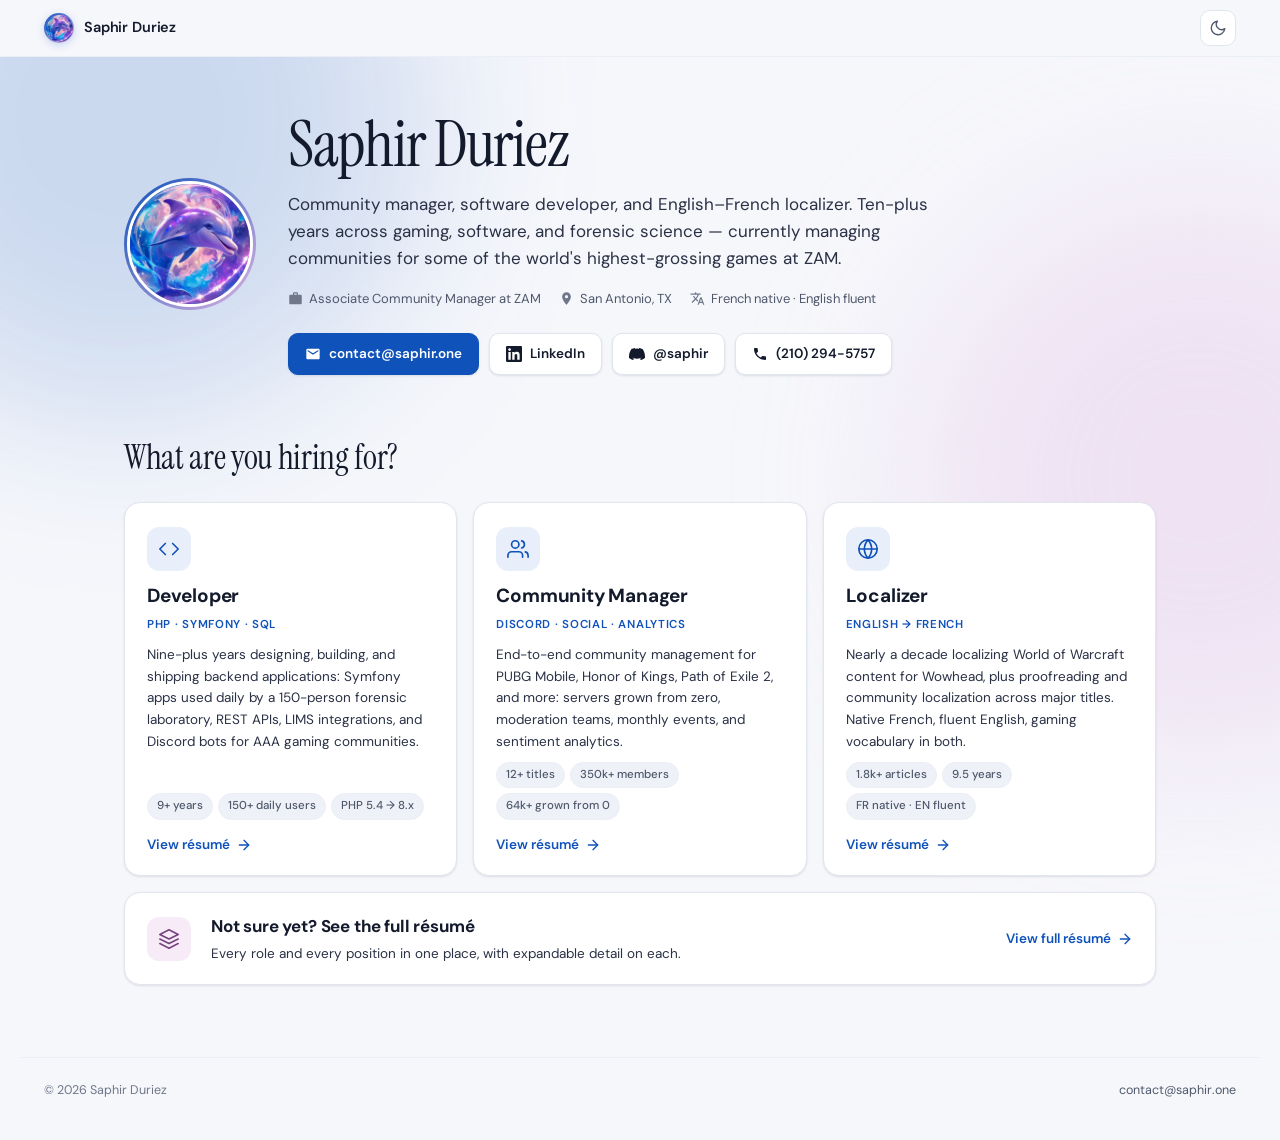
==== commit a89ae27b: "Stop the resume sidebar jumping and drop its nested scrollbar Two separate faults made the sidebar l" ====
--- a/index.html
+++ b/index.html
@@ -80,7 +80,6 @@
     <section class="choose" id="choose">
       <div class="choose-head">
         <h2>What are you hiring for?</h2>
-        <p>Same person, same history. Each version leads with what matters for the role.</p>
       </div>
 
       <div class="role-grid">
--- a/assets/style.css
+++ b/assets/style.css
@@ -42,7 +42,8 @@
   --radius: 14px;
   --radius-s: 8px;
   --ease: cubic-bezier(.4, 0, .2, 1);
-  --topbar-h: 58px;
+  --topbar-h: 62px;      /* fallback only: site.js writes the measured height */
+  --gutter-top: 32px;    /* space between topbar and page content */
 }
 
 /* Dark palette — system preference (unless the user explicitly chose light) */
@@ -203,7 +204,7 @@
 }
 
 /* ---------- Layout ---------- */
-.wrap { max-width: 1240px; margin: 0 auto; padding: 32px 24px 64px; }
+.wrap { max-width: 1240px; margin: 0 auto; padding: var(--gutter-top) 24px 64px; }
 
 .layout {
   display: grid;
@@ -212,11 +213,20 @@
   align-items: start;
 }
 
-/* Sidebar column: one sticky card on desktop, split into two cards on mobile */
+/* Sidebar column: one card on desktop, split into two cards on mobile.
+   Sticky, but with no nested scrollbar. site.js writes the real topbar height
+   to --topbar-h and this column's height to --side-h; `top` takes the smaller of
+     - its resting position, topbar + gutter, so pinning it causes no jump;
+     - the viewport minus its own height, which goes negative when the column is
+       taller than the screen: it then scrolls with the page until its bottom
+       edge is in view, and pins there.
+   Without JS, --side-h falls back to a huge value, top goes far negative, and
+   the column simply scrolls with the page. */
 .side-col {
-  position: sticky; top: calc(var(--topbar-h) + 16px);
-  max-height: calc(100vh - var(--topbar-h) - 32px);
-  overflow-y: auto; scrollbar-width: thin; scrollbar-color: var(--line) transparent;
+  position: sticky;
+  top: min(calc(var(--topbar-h) + var(--gutter-top)),
+           calc(100vh - var(--side-h, 100000px) - 24px));
+  overflow: hidden; /* clips the gradient bar to the rounded corners */
   background: var(--bg-elev); border: 1px solid var(--line); border-radius: var(--radius);
   box-shadow: var(--shadow-1);
 }
@@ -546,7 +556,6 @@
 .choose { margin-top: 64px; }
 .choose-head { display: flex; align-items: baseline; justify-content: space-between; gap: 12px 24px; flex-wrap: wrap; }
 .choose h2 { font-family: var(--font-display); font-weight: 400; font-size: 34px; letter-spacing: -.01em; line-height: 1.1; }
-.choose-head p { color: var(--ink-3); font-size: 14.5px; }
 
 .role-grid { display: grid; grid-template-columns: repeat(3, 1fr); gap: 16px; margin-top: 26px; }
 .role-card {
